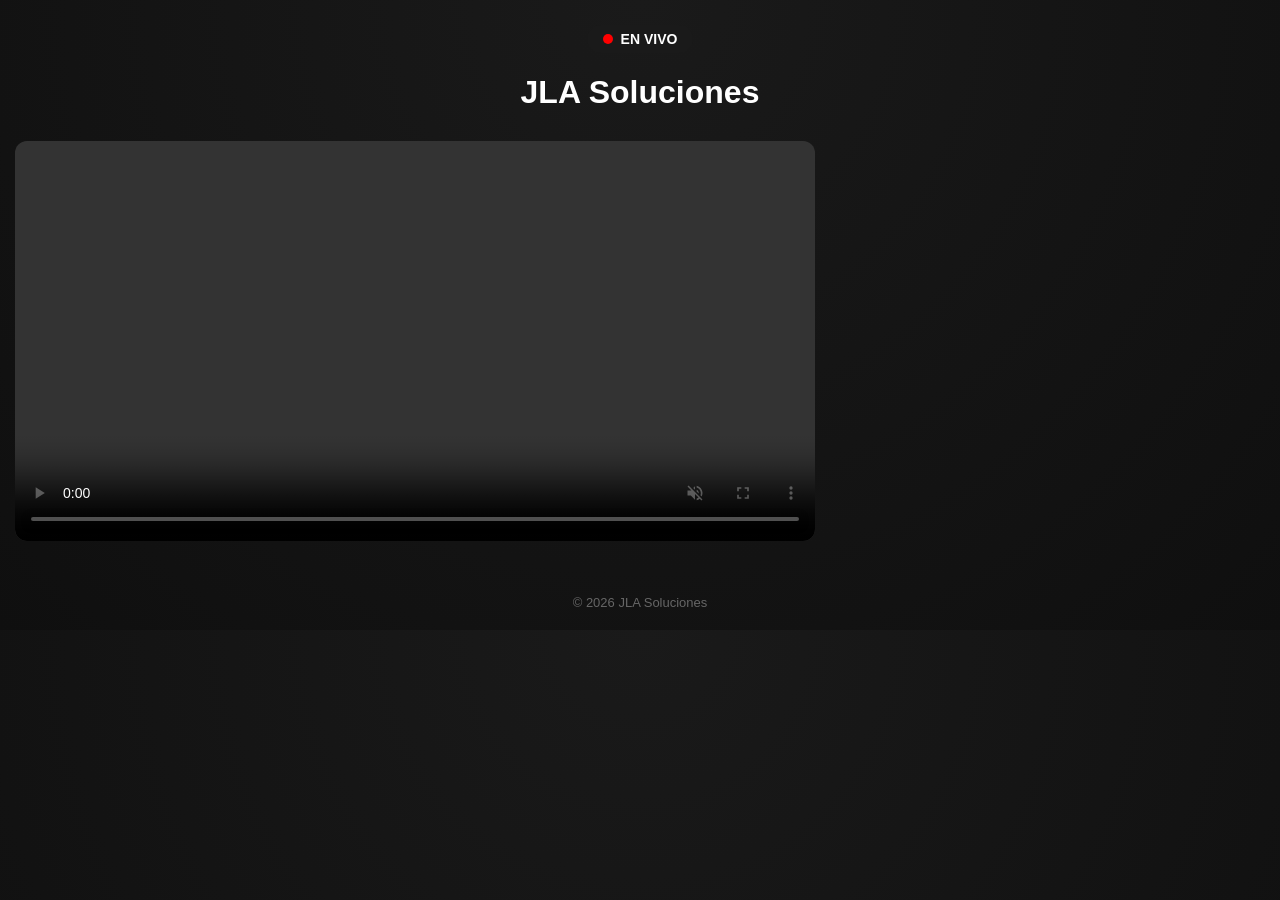
==== html/index.html @ 3f6917f0 "Estado inicial producción con nginx y RTMP" ====
<!DOCTYPE html>
<html lang="es">
<head>
<meta charset="UTF-8">
<meta name="viewport" content="width=device-width, initial-scale=1.0">
<title>JLA Soluciones - En Vivo</title>

<link href="https://vjs.zencdn.net/8.6.1/video-js.css" rel="stylesheet">

<style>
/* ===== GLOBAL ===== */
body {
    margin: 0;
    font-family: Arial, sans-serif;
    background: radial-gradient(circle at top, #1a1a1a, #0f0f0f);
    color: #fff;
}

/* ===== HEADER ===== */
.header {
    text-align: center;
    margin-top: 25px;
}

.live-badge {
    display: inline-flex;
    align-items: center;
    gap: 8px;
    background: #1a1a1a;
    padding: 6px 16px;
    border-radius: 20px;
    font-weight: bold;
    font-size: 14px;
}

.dot {
    width: 10px;
    height: 10px;
    background: red;
    border-radius: 50%;
    animation: pulse 1.5s infinite;
}

@keyframes pulse {
    0% { opacity: 1; }
    50% { opacity: 0.3; }
    100% { opacity: 1; }
}

/* ===== LAYOUT ===== */
.main-layout {
    max-width: 1300px;
    margin: 30px auto;
    padding: 0 15px;
    display: grid;
    grid-template-columns: 1fr;
}

/* ===== VIDEO ===== */
.video-js {
    width: 100%;
    max-width: 800px;  /* ancho máximo en PC */
    height: auto;      /* altura proporcional */
    margin: 0 auto;    /* centrar horizontalmente */
    border-radius: 12px;
    overflow: hidden;
}

/* Aseguramos que el video interno respete el contenedor */
.video-js .vjs-tech {
    width: 100% !important;
    height: auto !important;
}

/* Móvil: ocupar casi todo el ancho */
@media screen and (max-width: 768px) {
    .video-js {
        max-width: 95%;  /* casi todo el ancho del móvil */
    }
}

/* ===== BOTÓN VOLVER ===== */
.btn-live {
    display: none;
    margin-top: 10px;
    padding: 10px 22px;
    font-size: 14px;
    font-weight: 600;
    background: #e10600;
    border: none;
    border-radius: 30px;
    color: white;
    cursor: pointer;
}

.btn-live:hover {
    background: #ff1a1a;
}

/* ===== CONTENEDOR CENTRADO ===== */
.video-status {
    display: flex;
    flex-direction: column;
    align-items: center;
    margin-top: 15px;
    gap: 8px;
}

/* ===== OFFLINE ===== */
.offline-message {
    color: #ff4444;
    font-weight: bold;
    text-align: center;
}

/* ===== FOOTER ===== */
footer {
    text-align: center;
    margin: 35px 0 20px;
    font-size: 13px;
    color: #666;
}

</style>
</head>

<body>

<div class="header">
    <div class="live-badge">
        <span class="dot"></span> EN VIVO
    </div>
    <h1>JLA Soluciones</h1>
</div>

<div class="main-layout">

    <!-- VIDEO -->
    <div>
        <video
            id="liveStream"
            class="video-js vjs-big-play-centered"
            controls
            autoplay
            muted
            playsinline
        ></video>

        <div class="video-status">
            <button class="btn-live" onclick="volverAlDirecto()">
                ⏩ VOLVER AL DIRECTO
            </button>
            <div id="offlineMsg"></div>
        </div>
    </div>

</div>

<footer>
© 2026 JLA Soluciones
</footer>

<script src="https://vjs.zencdn.net/8.6.1/video.min.js"></script>

<script>
const player = videojs('liveStream', {
    fluid: true,
    liveui: true,
    autoplay: true,
    muted: true
});

player.src({
    src: 'https://www.jlasoluciones.com/hls/live.m3u8',
    type: 'application/x-mpegURL'
});

player.on('error', function() {
    document.getElementById('offlineMsg').innerHTML =
        "<div class='offline-message'>⚠️ La transmisión no está disponible.</div>";
});

player.on('timeupdate', function () {
    if (player.liveTracker && !player.liveTracker.atLiveEdge()) {
        document.querySelector('.btn-live').style.display = "inline-block";
    } else {
        document.querySelector('.btn-live').style.display = "none";
    }
});

function volverAlDirecto() {
    if (player.liveTracker) {
        player.liveTracker.seekToLiveEdge();
    }
}

/* ===== VIEWERS (HEARTBEAT DEFINITIVO) ===== */
setInterval(() => {
    fetch('/stream/viewer_ping.php');
}, 5000);
</script>

</body>
</html>
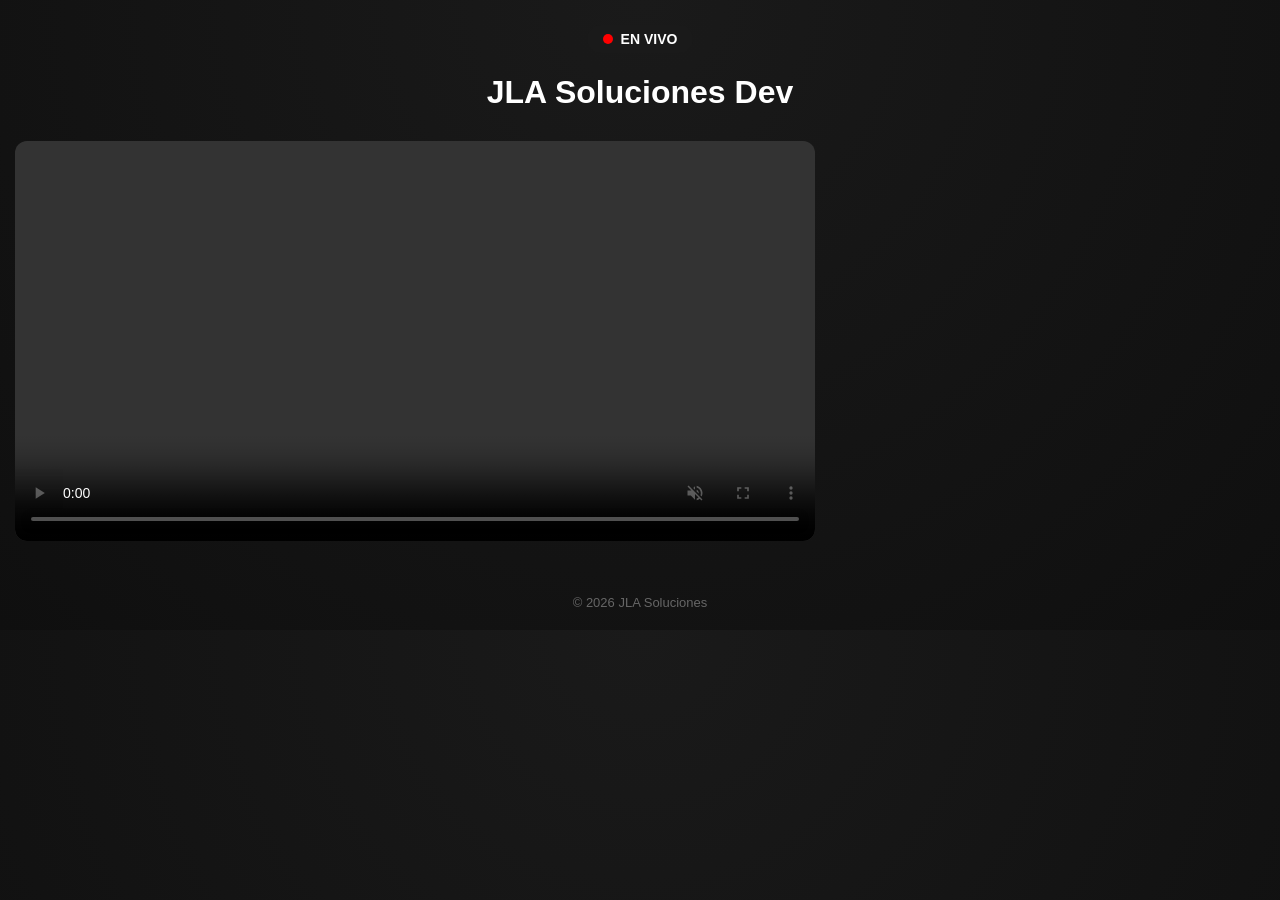
==== commit 813333fc: "test auto deploy fix" ====
--- a/html/index.html
+++ b/html/index.html
@@ -130,7 +130,7 @@
     <div class="live-badge">
         <span class="dot"></span> EN VIVO
     </div>
-    <h1>JLA Soluciones</h1>
+    <h1>JLA Soluciones Dev</h1>
 </div>
 
 <div class="main-layout">
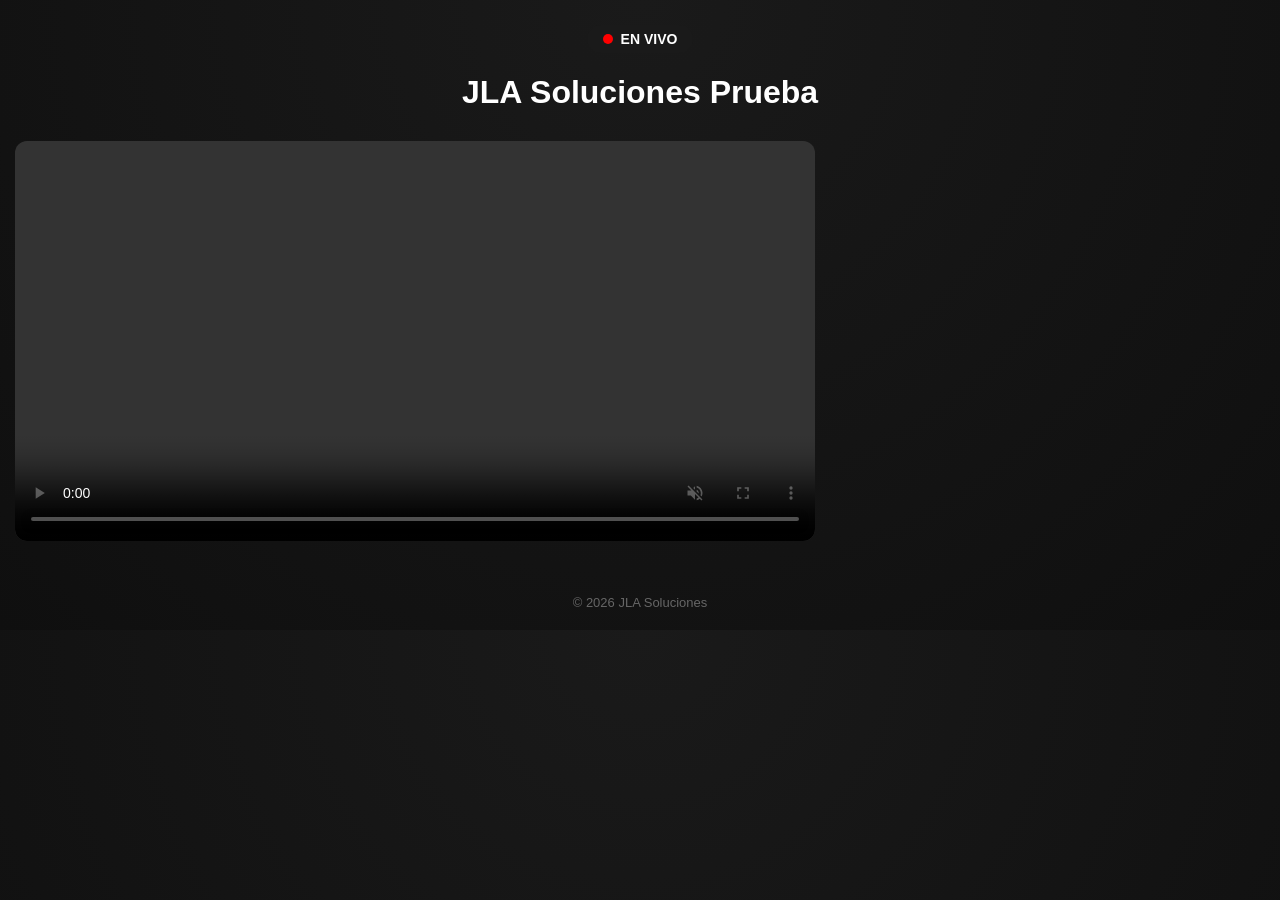
==== commit 4753479f: "test hook real" ====
--- a/html/index.html
+++ b/html/index.html
@@ -130,7 +130,7 @@
     <div class="live-badge">
         <span class="dot"></span> EN VIVO
     </div>
-    <h1>JLA Soluciones Dev</h1>
+    <h1>JLA Soluciones Prueba</h1>
 </div>
 
 <div class="main-layout">
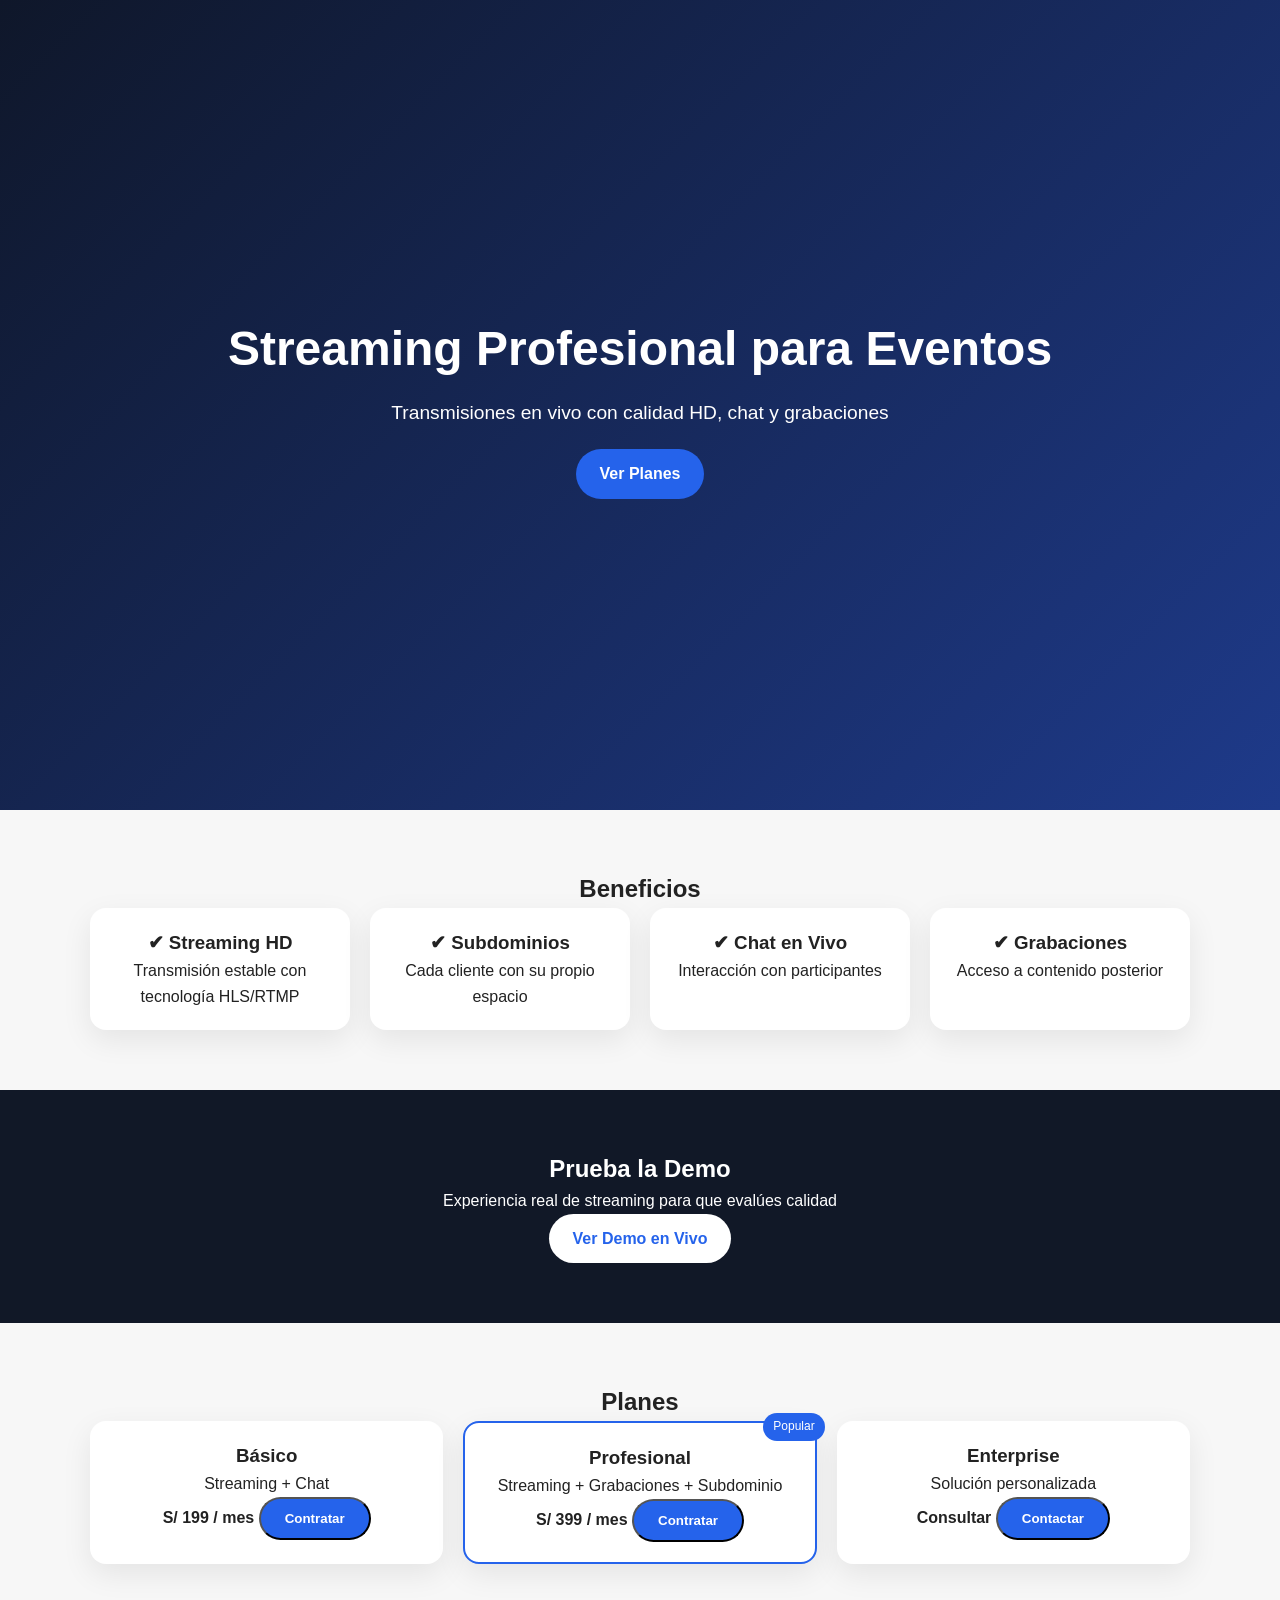
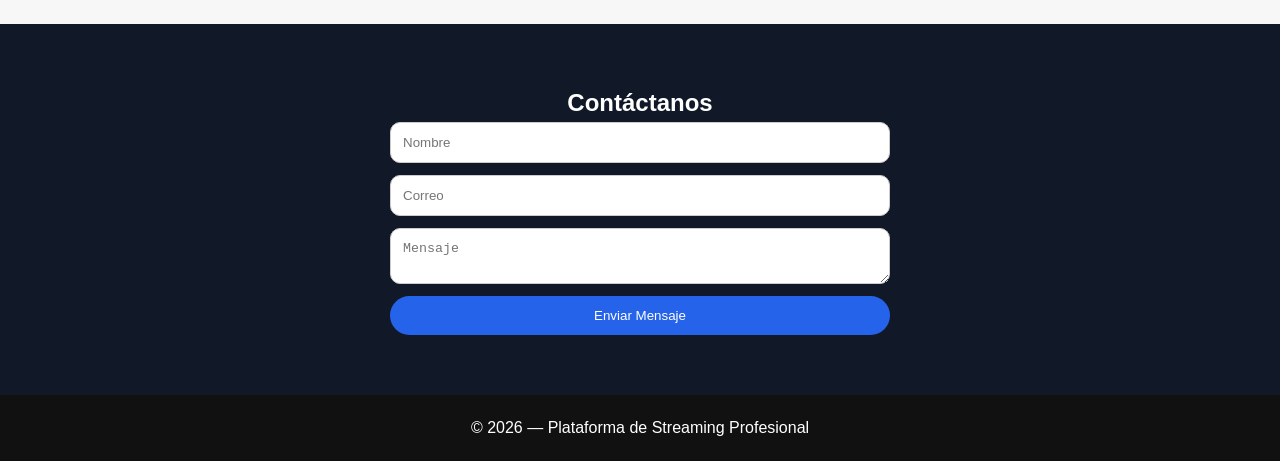
==== commit e47c9744: "fix" ====
--- a/html/index.html
+++ b/html/index.html
@@ -1,204 +1,241 @@
 <!DOCTYPE html>
 <html lang="es">
 <head>
-<meta charset="UTF-8">
-<meta name="viewport" content="width=device-width, initial-scale=1.0">
-<title>JLA Soluciones - En Vivo</title>
-
-<link href="https://vjs.zencdn.net/8.6.1/video-js.css" rel="stylesheet">
-
-<style>
-/* ===== GLOBAL ===== */
-body {
-    margin: 0;
-    font-family: Arial, sans-serif;
-    background: radial-gradient(circle at top, #1a1a1a, #0f0f0f);
-    color: #fff;
-}
-
-/* ===== HEADER ===== */
-.header {
-    text-align: center;
-    margin-top: 25px;
-}
-
-.live-badge {
-    display: inline-flex;
-    align-items: center;
-    gap: 8px;
-    background: #1a1a1a;
-    padding: 6px 16px;
-    border-radius: 20px;
-    font-weight: bold;
-    font-size: 14px;
-}
-
-.dot {
-    width: 10px;
-    height: 10px;
-    background: red;
-    border-radius: 50%;
-    animation: pulse 1.5s infinite;
-}
-
-@keyframes pulse {
-    0% { opacity: 1; }
-    50% { opacity: 0.3; }
-    100% { opacity: 1; }
-}
-
-/* ===== LAYOUT ===== */
-.main-layout {
-    max-width: 1300px;
-    margin: 30px auto;
-    padding: 0 15px;
-    display: grid;
-    grid-template-columns: 1fr;
-}
-
-/* ===== VIDEO ===== */
-.video-js {
-    width: 100%;
-    max-width: 800px;  /* ancho máximo en PC */
-    height: auto;      /* altura proporcional */
-    margin: 0 auto;    /* centrar horizontalmente */
-    border-radius: 12px;
-    overflow: hidden;
-}
-
-/* Aseguramos que el video interno respete el contenedor */
-.video-js .vjs-tech {
-    width: 100% !important;
-    height: auto !important;
-}
-
-/* Móvil: ocupar casi todo el ancho */
-@media screen and (max-width: 768px) {
-    .video-js {
-        max-width: 95%;  /* casi todo el ancho del móvil */
-    }
-}
-
-/* ===== BOTÓN VOLVER ===== */
-.btn-live {
-    display: none;
-    margin-top: 10px;
-    padding: 10px 22px;
-    font-size: 14px;
-    font-weight: 600;
-    background: #e10600;
-    border: none;
-    border-radius: 30px;
-    color: white;
-    cursor: pointer;
-}
-
-.btn-live:hover {
-    background: #ff1a1a;
-}
-
-/* ===== CONTENEDOR CENTRADO ===== */
-.video-status {
-    display: flex;
-    flex-direction: column;
-    align-items: center;
-    margin-top: 15px;
-    gap: 8px;
-}
-
-/* ===== OFFLINE ===== */
-.offline-message {
-    color: #ff4444;
-    font-weight: bold;
-    text-align: center;
-}
-
-/* ===== FOOTER ===== */
-footer {
-    text-align: center;
-    margin: 35px 0 20px;
-    font-size: 13px;
-    color: #666;
-}
-
-</style>
+    <meta charset="UTF-8">
+    <meta name="viewport" content="width=device-width, initial-scale=1.0">
+    <title>Streaming Profesional | JLA Solutions</title>
+    <style>
+        /* RESET */
+        * {
+            margin: 0;
+            padding: 0;
+            box-sizing: border-box;
+        }
+
+        body {
+            font-family: 'Segoe UI', sans-serif;
+            background: #f7f7f7;
+            color: #222;
+            line-height: 1.6;
+        }
+
+        /* HERO BANNER */
+        .hero {
+            height: 90vh;
+            background: linear-gradient(135deg, #0f172a, #1e3a8a);
+            display: flex;
+            align-items: center;
+            justify-content: center;
+            text-align: center;
+            color: white;
+        }
+
+        .hero h1 {
+            font-size: 3rem;
+            margin-bottom: 10px;
+        }
+
+        .hero p {
+            font-size: 1.2rem;
+            margin-bottom: 20px;
+        }
+
+        /* BOTONES */
+        .btn-primary, .btn-secondary {
+            display: inline-block;
+            padding: 12px 24px;
+            border-radius: 50px;
+            text-decoration: none;
+            font-weight: bold;
+            transition: transform 0.2s ease, opacity 0.2s;
+        }
+
+        .btn-primary {
+            background: #2563eb;
+            color: white;
+        }
+
+        .btn-secondary {
+            background: white;
+            color: #2563eb;
+        }
+
+        .btn-primary:hover, .btn-secondary:hover {
+            transform: scale(1.05);
+            opacity: 0.9;
+        }
+
+        /* SECCIONES */
+        .section {
+            padding: 60px 20px;
+            text-align: center;
+        }
+
+        .section.dark {
+            background: #111827;
+            color: white;
+        }
+
+        /* GRID */
+        .grid {
+            display: grid;
+            grid-template-columns: repeat(auto-fit, minmax(240px, 1fr));
+            gap: 20px;
+            max-width: 1100px;
+            margin: 0 auto;
+        }
+
+        .card {
+            background: white;
+            padding: 20px;
+            border-radius: 16px;
+            box-shadow: 0 10px 30px rgba(0,0,0,0.08);
+            transition: transform 0.2s ease;
+        }
+
+        .card:hover {
+            transform: translateY(-6px);
+        }
+
+        /* PLANES */
+        .plan {
+            position: relative;
+        }
+
+        .plan.popular {
+            border: 2px solid #2563eb;
+        }
+
+        .badge {
+            position: absolute;
+            top: -10px;
+            right: -10px;
+            background: #2563eb;
+            color: white;
+            padding: 4px 10px;
+            border-radius: 20px;
+            font-size: 12px;
+        }
+
+        /* FORM */
+        .form {
+            max-width: 500px;
+            margin: 0 auto;
+            display: grid;
+            gap: 12px;
+        }
+
+        .form input,
+        .form textarea {
+            width: 100%;
+            padding: 12px;
+            border-radius: 10px;
+            border: 1px solid #ccc;
+        }
+
+        .form button {
+            padding: 12px;
+            background: #2563eb;
+            color: white;
+            border: none;
+            border-radius: 50px;
+            cursor: pointer;
+        }
+
+        /* FOOTER */
+        footer {
+            text-align: center;
+            padding: 20px;
+            background: #111;
+            color: white;
+        }
+
+        /* RESPONSIVE */
+        @media (max-width: 768px) {
+            .hero h1 {
+                font-size: 2rem;
+            }
+        }
+    </style>
 </head>
-
 <body>
 
-<div class="header">
-    <div class="live-badge">
-        <span class="dot"></span> EN VIVO
+<header class="hero">
+    <div>
+        <h1>Streaming Profesional para Eventos</h1>
+        <p>Transmisiones en vivo con calidad HD, chat y grabaciones</p>
+        <a href="#planes" class="btn-primary">Ver Planes</a>
     </div>
-    <h1>JLA Soluciones Prueba</h1>
-</div>
-
-<div class="main-layout">
-
-    <!-- VIDEO -->
-    <div>
-        <video
-            id="liveStream"
-            class="video-js vjs-big-play-centered"
-            controls
-            autoplay
-            muted
-            playsinline
-        ></video>
-
-        <div class="video-status">
-            <button class="btn-live" onclick="volverAlDirecto()">
-                ⏩ VOLVER AL DIRECTO
-            </button>
-            <div id="offlineMsg"></div>
+</header>
+
+<section id="beneficios" class="section">
+    <h2>Beneficios</h2>
+    <div class="grid">
+        <div class="card">
+            <h3>✔ Streaming HD</h3>
+            <p>Transmisión estable con tecnología HLS/RTMP</p>
+        </div>
+        <div class="card">
+            <h3>✔ Subdominios</h3>
+            <p>Cada cliente con su propio espacio</p>
+        </div>
+        <div class="card">
+            <h3>✔ Chat en Vivo</h3>
+            <p>Interacción con participantes</p>
+        </div>
+        <div class="card">
+            <h3>✔ Grabaciones</h3>
+            <p>Acceso a contenido posterior</p>
         </div>
     </div>
-
-</div>
+</section>
+
+<section id="demo" class="section dark">
+    <h2>Prueba la Demo</h2>
+    <p>Experiencia real de streaming para que evalúes calidad</p>
+    <a href="https://demo.jlasoluciones.pe" class="btn-secondary" target="_blank">
+        Ver Demo en Vivo
+    </a>
+</section>
+
+<section id="planes" class="section">
+    <h2>Planes</h2>
+    <div class="grid">
+        <div class="card plan">
+            <h3>Básico</h3>
+            <p>Streaming + Chat</p>
+            <strong>S/ 199 / mes</strong>
+            <button class="btn-primary">Contratar</button>
+        </div>
+        <div class="card plan popular">
+            <span class="badge">Popular</span>
+            <h3>Profesional</h3>
+            <p>Streaming + Grabaciones + Subdominio</p>
+            <strong>S/ 399 / mes</strong>
+            <button class="btn-primary">Contratar</button>
+        </div>
+        <div class="card plan">
+            <h3>Enterprise</h3>
+            <p>Solución personalizada</p>
+            <strong>Consultar</strong>
+            <button class="btn-primary">Contactar</button>
+        </div>
+    </div>
+</section>
+
+<section id="contacto" class="section dark">
+    <h2>Contáctanos</h2>
+    <form class="form">
+        <input type="text" placeholder="Nombre" required>
+        <input type="email" placeholder="Correo" required>
+        <textarea placeholder="Mensaje"></textarea>
+        <button type="submit">Enviar Mensaje</button>
+    </form>
+</section>
 
 <footer>
-© 2026 JLA Soluciones
+    <p>© 2026 — Plataforma de Streaming Profesional</p>
 </footer>
 
-<script src="https://vjs.zencdn.net/8.6.1/video.min.js"></script>
-
-<script>
-const player = videojs('liveStream', {
-    fluid: true,
-    liveui: true,
-    autoplay: true,
-    muted: true
-});
-
-player.src({
-    src: 'https://www.jlasoluciones.com/hls/live.m3u8',
-    type: 'application/x-mpegURL'
-});
-
-player.on('error', function() {
-    document.getElementById('offlineMsg').innerHTML =
-        "<div class='offline-message'>⚠️ La transmisión no está disponible.</div>";
-});
-
-player.on('timeupdate', function () {
-    if (player.liveTracker && !player.liveTracker.atLiveEdge()) {
-        document.querySelector('.btn-live').style.display = "inline-block";
-    } else {
-        document.querySelector('.btn-live').style.display = "none";
-    }
-});
-
-function volverAlDirecto() {
-    if (player.liveTracker) {
-        player.liveTracker.seekToLiveEdge();
-    }
-}
-
-/* ===== VIEWERS (HEARTBEAT DEFINITIVO) ===== */
-setInterval(() => {
-    fetch('/stream/viewer_ping.php');
-}, 5000);
-</script>
-
 </body>
-</html>
+</html>
